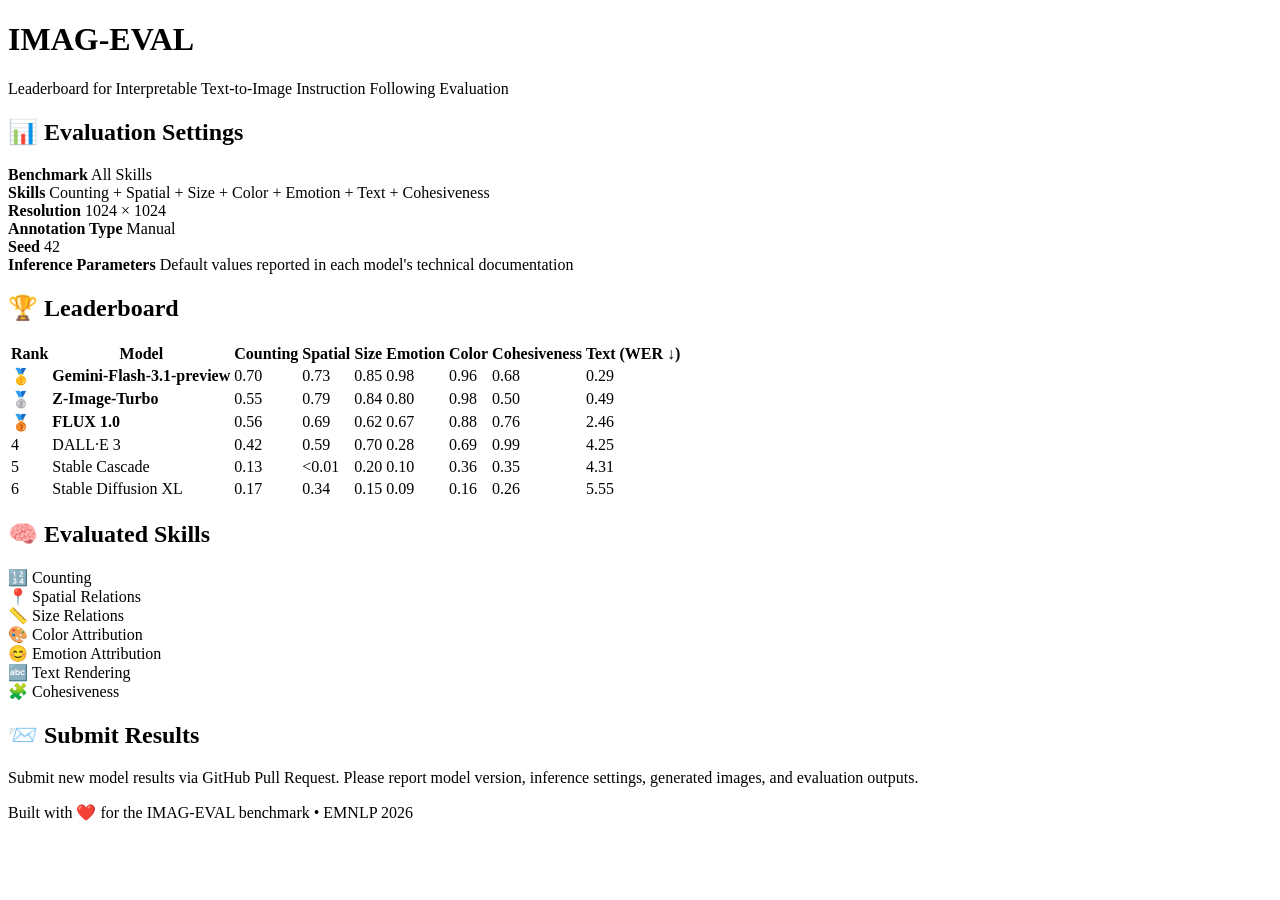
==== index.html @ 2f37903f "Initial leaderboard" ====
<!DOCTYPE html>
<html lang="en">
<head>
<meta charset="UTF-8">
<meta name="viewport" content="width=device-width, initial-scale=1.0">
<title>IMAG-EVAL Leaderboard</title>

<link href="https://fonts.googleapis.com/css2?family=Inter:wght@300;400;500;600;700&

<style>
:root{
    --primary:#4f46e5;
    --bg:#f8fafc;
    --card:#ffffff;
    --text:#111827;
    --muted:#6b7280;
    --border:#e5e7eb;
}

*{
    margin:0;
    padding:0;
    box-sizing:border-box;
}

body{
    font-family:Inter,sans-serif;
    background:var(--bg);
    color:var(--text);
    line-height:1.6;
}

.hero{
    background:linear-gradient(135deg,#4f46e5,#7c3aed);
    color:white;
    padding:80px 20px;
    text-align:center;
}

.hero h1{
    font-size:3rem;
    margin-bottom:10px;
}

.hero p{
    opacity:0.95;
    font-size:1.15rem;
}

.container{
    max-width:1300px;
    margin:auto;
    padding:40px 20px;
}

.card{
    background:var(--card);
    border-radius:16px;
    padding:24px;
    margin-bottom:24px;
    box-shadow:0 4px 20px rgba(0,0,0,.05);
}

h2{
    margin-bottom:15px;
}

.settings{
    display:grid;
    grid-template-columns:repeat(auto-fit,minmax(250px,1fr));
    gap:15px;
}

.setting{
    background:#f3f4f6;
    padding:15px;
    border-radius:10px;
}

.setting strong{
    display:block;
    margin-bottom:5px;
}

table{
    width:100%;
    border-collapse:collapse;
}

th{
    background:#eef2ff;
    padding:14px;
    text-align:center;
}

td{
    padding:14px;
    text-align:center;
    border-top:1px solid var(--border);
}

.gold{
    background:rgba(255,215,0,0.12);
}

.silver{
    background:rgba(192,192,192,0.12);
}

.bronze{
    background:rgba(205,127,50,0.12);
}

.best{
    font-weight:700;
    color:#4f46e5;
}

.metric{
    display:grid;
    grid-template-columns:repeat(auto-fit,minmax(220px,1fr));
    gap:15px;
}

.metric div{
    background:#f8fafc;
    padding:15px;
    border-radius:10px;
}

.footer{
    text-align:center;
    color:var(--muted);
    margin-top:30px;
    padding-bottom:40px;
}

a{
    color:#4f46e5;
    text-decoration:none;
}

a:hover{
    text-decoration:underline;
}

@media(max-width:900px){
    table{
        font-size:0.85rem;
    }
}
</style>

</head>
<body>

<section class="hero">
    <h1>IMAG-EVAL</h1>
    <p>Leaderboard for Interpretable Text-to-Image Instruction Following Evaluation</p>
</section>

<div class="container">

    <div class="card">
        <h2>📊 Evaluation Settings</h2>

        <div class="settings">

            <div class="setting">
                <strong>Benchmark</strong>
                All Skills
            </div>

            <div class="setting">
                <strong>Skills</strong>
                Counting + Spatial + Size + Color + Emotion + Text + Cohesiveness
            </div>

            <div class="setting">
                <strong>Resolution</strong>
                1024 × 1024
            </div>

            <div class="setting">
                <strong>Annotation Type</strong>
                Manual
            </div>

            <div class="setting">
                <strong>Seed</strong>
                42
            </div>

            <div class="setting">
                <strong>Inference Parameters</strong>
                Default values reported in each model's technical documentation
            </div>

        </div>
    </div>

    <div class="card">

        <h2>🏆 Leaderboard</h2>

        <table>

            <thead>
            <tr>
                <th>Rank</th>
                <th>Model</th>
                <th>Counting</th>
                <th>Spatial</th>
                <th>Size</th>
                <th>Emotion</th>
                <th>Color</th>
                <th>Cohesiveness</th>
                <th>Text (WER ↓)</th>
            </tr>
            </thead>

            <tbody>

            <tr class="gold">
                <td>🥇</td>
                <td><b>Gemini-Flash-3.1-preview</b></td>
                <td class="best">0.70</td>
                <td>0.73</td>
                <td class="best">0.85</td>
                <td class="best">0.98</td>
                <td>0.96</td>
                <td>0.68</td>
                <td class="best">0.29</td>
            </tr>

            <tr class="silver">
                <td>🥈</td>
                <td><b>Z-Image-Turbo</b></td>
                <td>0.55</td>
                <td class="best">0.79</td>
                <td>0.84</td>
                <td>0.80</td>
                <td class="best">0.98</td>
                <td>0.50</td>
                <td>0.49</td>
            </tr>

            <tr class="bronze">
                <td>🥉</td>
                <td><b>FLUX 1.0</b></td>
                <td>0.56</td>
                <td>0.69</td>
                <td>0.62</td>
                <td>0.67</td>
                <td>0.88</td>
                <td>0.76</td>
                <td>2.46</td>
            </tr>

            <tr>
                <td>4</td>
                <td>DALL·E 3</td>
                <td>0.42</td>
                <td>0.59</td>
                <td>0.70</td>
                <td>0.28</td>
                <td>0.69</td>
                <td class="best">0.99</td>
                <td>4.25</td>
            </tr>

            <tr>
                <td>5</td>
                <td>Stable Cascade</td>
                <td>0.13</td>
                <td>&lt;0.01</td>
                <td>0.20</td>
                <td>0.10</td>
                <td>0.36</td>
                <td>0.35</td>
                <td>4.31</td>
            </tr>

            <tr>
                <td>6</td>
                <td>Stable Diffusion XL</td>
                <td>0.17</td>
                <td>0.34</td>
                <td>0.15</td>
                <td>0.09</td>
                <td>0.16</td>
                <td>0.26</td>
                <td>5.55</td>
            </tr>

            </tbody>
        </table>

    </div>

    <div class="card">

        <h2>🧠 Evaluated Skills</h2>

        <div class="metric">
            <div>🔢 Counting</div>
            <div>📍 Spatial Relations</div>
            <div>📏 Size Relations</div>
            <div>🎨 Color Attribution</div>
            <div>😊 Emotion Attribution</div>
            <div>🔤 Text Rendering</div>
            <div>🧩 Cohesiveness</div>
        </div>

    </div>

    <div class="card">
        <h2>📨 Submit Results</h2>

        <p>
            Submit new model results via GitHub Pull Request.
            Please report model version, inference settings, generated images,
            and evaluation outputs.
        </p>
    </div>

    <div class="footer">
        Built with ❤️ for the IMAG-EVAL benchmark • EMNLP 2026
    </div>

</div>

</body>
</html>
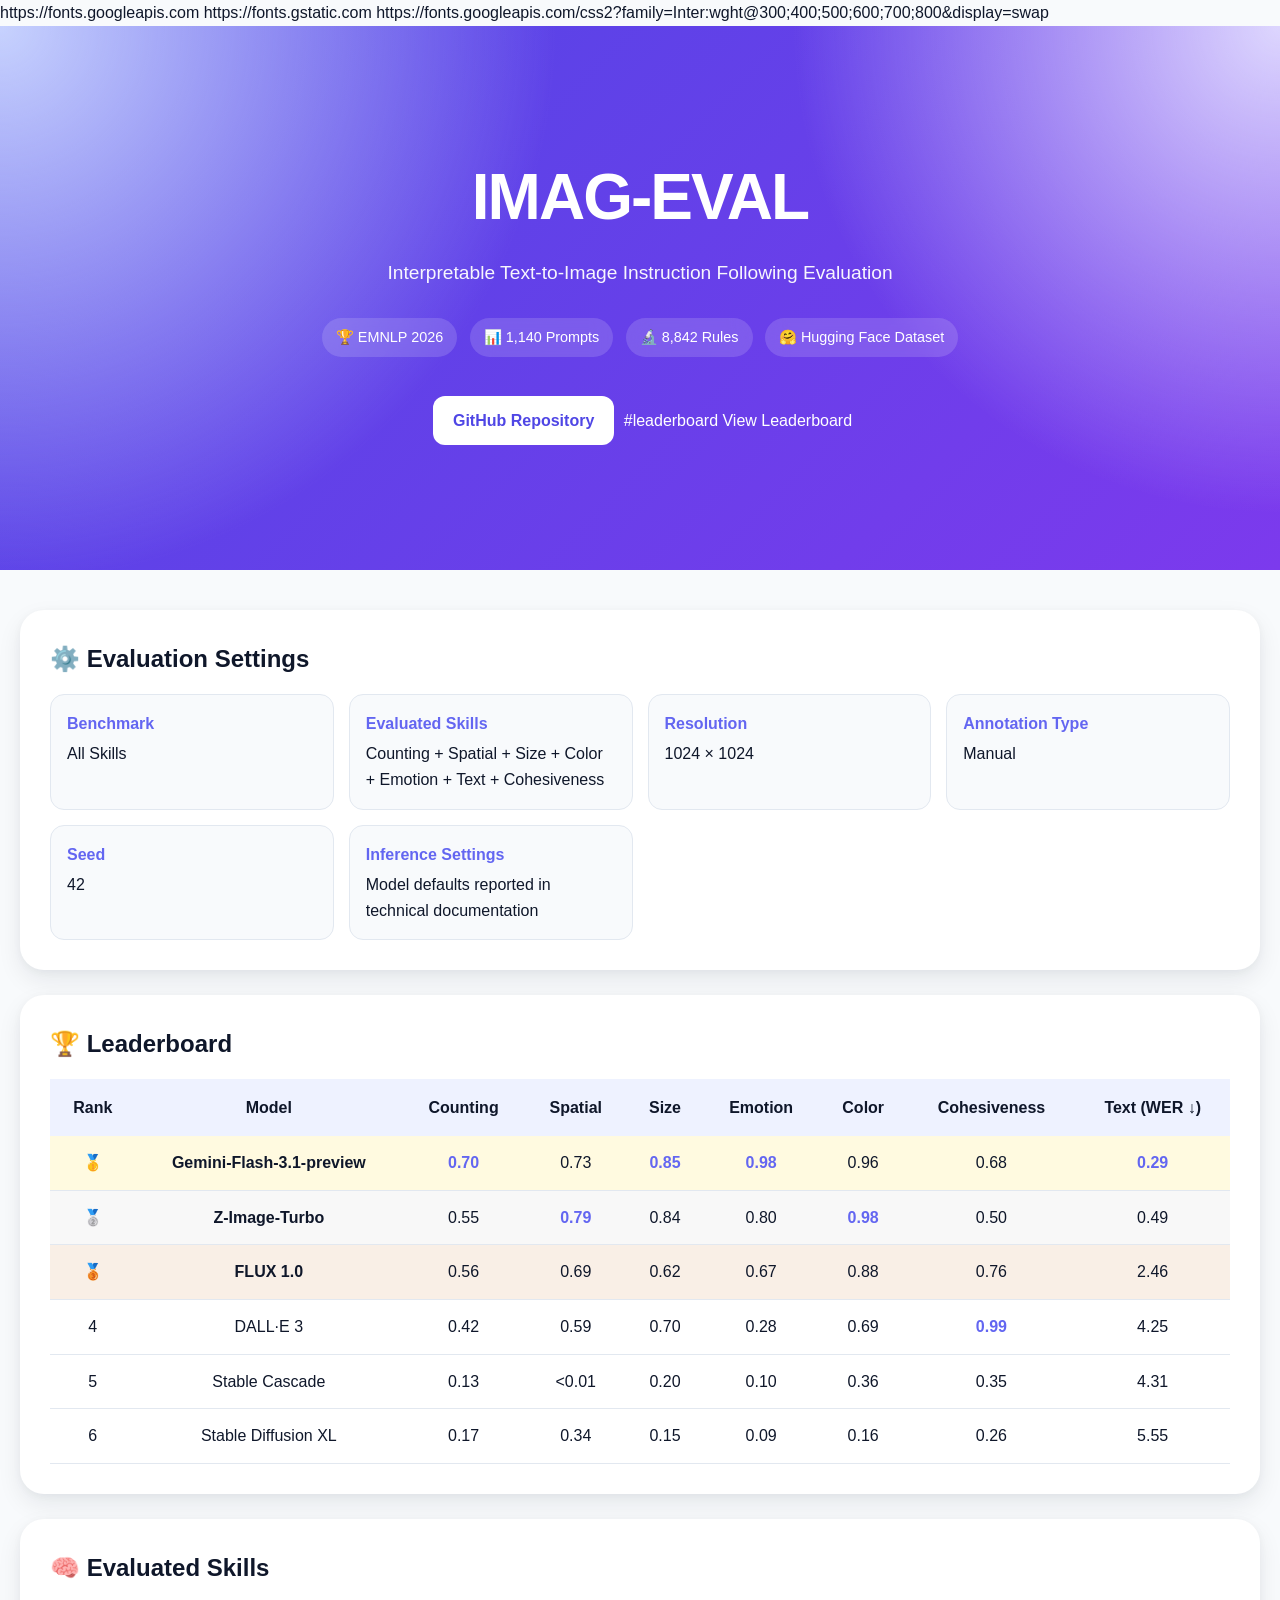
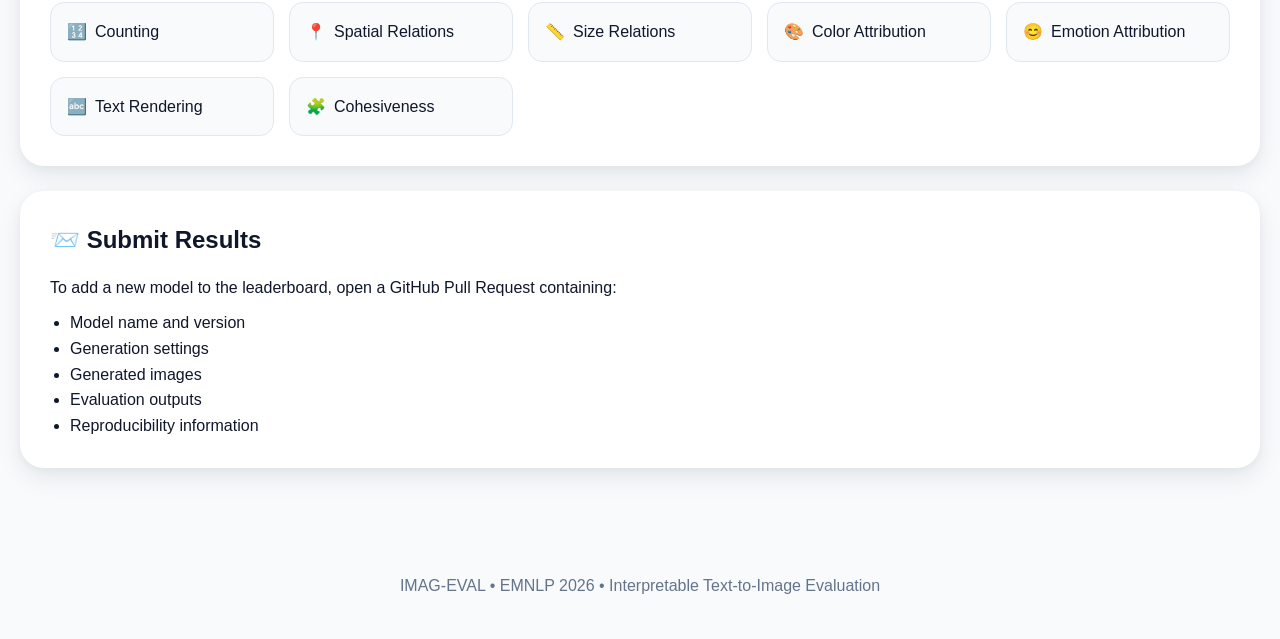
==== commit 46473921: "Adding style" ====
--- a/index.html
+++ b/index.html
@@ -3,18 +3,30 @@
 <head>
 <meta charset="UTF-8">
 <meta name="viewport" content="width=device-width, initial-scale=1.0">
+
 <title>IMAG-EVAL Leaderboard</title>
 
-<link href="https://fonts.googleapis.com/css2?family=Inter:wght@300;400;500;600;700&
+https://fonts.googleapis.com
+https://fonts.gstatic.com
+https://fonts.googleapis.com/css2?family=Inter:wght@300;400;500;600;700;800&display=swap
 
 <style>
+
 :root{
-    --primary:#4f46e5;
+    --primary:#6366f1;
+    --secondary:#8b5cf6;
+
     --bg:#f8fafc;
     --card:#ffffff;
-    --text:#111827;
-    --muted:#6b7280;
-    --border:#e5e7eb;
+
+    --text:#0f172a;
+    --muted:#64748b;
+
+    --border:#e2e8f0;
+
+    --shadow:
+        0 10px 25px rgba(15,23,42,.08),
+        0 2px 8px rgba(15,23,42,.04);
 }
 
 *{
@@ -23,63 +35,129 @@
     box-sizing:border-box;
 }
 
+html{
+    scroll-behavior:smooth;
+}
+
 body{
-    font-family:Inter,sans-serif;
     background:var(--bg);
     color:var(--text);
+    font-family:'Inter',sans-serif;
     line-height:1.6;
 }
 
+/* HERO */
+
 .hero{
-    background:linear-gradient(135deg,#4f46e5,#7c3aed);
+    text-align:center;
+    padding:120px 20px;
+
+    background:
+        radial-gradient(circle at top left,#c7d2fe 0%,transparent 40%),
+        radial-gradient(circle at top right,#ddd6fe 0%,transparent 35%),
+        linear-gradient(135deg,#4f46e5,#7c3aed);
+
     color:white;
-    padding:80px 20px;
-    text-align:center;
 }
 
 .hero h1{
-    font-size:3rem;
-    margin-bottom:10px;
+    font-size:4rem;
+    font-weight:800;
+    letter-spacing:-2px;
 }
 
 .hero p{
-    opacity:0.95;
-    font-size:1.15rem;
-}
+    margin-top:10px;
+    font-size:1.2rem;
+    opacity:.95;
+}
+
+.hero-badges{
+    margin-top:25px;
+}
+
+.badge{
+    display:inline-block;
+    padding:8px 14px;
+    border-radius:999px;
+    margin:4px;
+
+    background:rgba(255,255,255,.15);
+    backdrop-filter:blur(10px);
+
+    font-size:.9rem;
+}
+
+.hero-buttons{
+    margin-top:30px;
+}
+
+.btn{
+    display:inline-block;
+    text-decoration:none;
+    padding:12px 20px;
+    border-radius:12px;
+    font-weight:600;
+    margin:5px;
+}
+
+.btn-primary{
+    background:white;
+    color:#4f46e5;
+}
+
+.btn-secondary{
+    background:rgba(255,255,255,.15);
+    color:white;
+}
+
+/* CONTAINER */
 
 .container{
-    max-width:1300px;
+    max-width:1400px;
     margin:auto;
     padding:40px 20px;
 }
 
+/* CARDS */
+
 .card{
-    background:var(--card);
-    border-radius:16px;
-    padding:24px;
-    margin-bottom:24px;
-    box-shadow:0 4px 20px rgba(0,0,0,.05);
-}
-
-h2{
+    background:white;
+    border-radius:24px;
+    padding:30px;
+    margin-bottom:25px;
+    box-shadow:var(--shadow);
+}
+
+.card h2{
     margin-bottom:15px;
 }
+
+/* SETTINGS */
 
 .settings{
     display:grid;
-    grid-template-columns:repeat(auto-fit,minmax(250px,1fr));
+    grid-template-columns:repeat(auto-fit,minmax(260px,1fr));
     gap:15px;
 }
 
 .setting{
-    background:#f3f4f6;
-    padding:15px;
-    border-radius:10px;
+    border:1px solid var(--border);
+    background:#f8fafc;
+    border-radius:14px;
+    padding:16px;
 }
 
 .setting strong{
+    color:var(--primary);
     display:block;
     margin-bottom:5px;
+}
+
+/* TABLE */
+
+.table-wrapper{
+    overflow:auto;
 }
 
 table{
@@ -87,82 +165,144 @@
     border-collapse:collapse;
 }
 
+thead th{
+
+    background:#eef2ff;
+    position:sticky;
+    top:0;
+
+    z-index:10;
+}
+
 th{
-    background:#eef2ff;
-    padding:14px;
+    padding:16px;
     text-align:center;
+    font-weight:700;
 }
 
 td{
     padding:14px;
     text-align:center;
-    border-top:1px solid var(--border);
+    border-bottom:1px solid var(--border);
+}
+
+tbody tr{
+    transition:.25s;
+}
+
+tbody tr:hover{
+    background:#f8fafc;
 }
 
 .gold{
-    background:rgba(255,215,0,0.12);
+    background:rgba(255,215,0,.12);
 }
 
 .silver{
-    background:rgba(192,192,192,0.12);
+    background:rgba(192,192,192,.12);
 }
 
 .bronze{
-    background:rgba(205,127,50,0.12);
+    background:rgba(205,127,50,.12);
 }
 
 .best{
+    color:var(--primary);
     font-weight:700;
-    color:#4f46e5;
-}
-
-.metric{
+}
+
+/* SKILLS */
+
+.skills-grid{
     display:grid;
     grid-template-columns:repeat(auto-fit,minmax(220px,1fr));
     gap:15px;
 }
 
-.metric div{
+.skill{
+    border:1px solid var(--border);
+    border-radius:14px;
+    padding:16px;
     background:#f8fafc;
-    padding:15px;
-    border-radius:10px;
-}
+    transition:.2s;
+}
+
+.skill:hover{
+    transform:translateY(-3px);
+}
+
+.skill span{
+    margin-right:8px;
+}
+
+/* FOOTER */
 
 .footer{
     text-align:center;
     color:var(--muted);
-    margin-top:30px;
-    padding-bottom:40px;
-}
-
-a{
-    color:#4f46e5;
-    text-decoration:none;
-}
-
-a:hover{
-    text-decoration:underline;
-}
+    padding:40px;
+}
+
+/* MOBILE */
 
 @media(max-width:900px){
+
+    .hero h1{
+        font-size:2.8rem;
+    }
+
+    .hero p{
+        font-size:1rem;
+    }
+
     table{
-        font-size:0.85rem;
+        font-size:.85rem;
     }
-}
+
+}
+
 </style>
-
 </head>
+
 <body>
 
 <section class="hero">
+
     <h1>IMAG-EVAL</h1>
-    <p>Leaderboard for Interpretable Text-to-Image Instruction Following Evaluation</p>
+
+    <p>
+        Interpretable Text-to-Image Instruction Following Evaluation
+    </p>
+
+    <div class="hero-badges">
+        <span class="badge">🏆 EMNLP 2026</span>
+        <span class="badge">📊 1,140 Prompts</span>
+        <span class="badge">🔬 8,842 Rules</span>
+        <span class="badge">🤗 Hugging Face Dataset</span>
+    </div>
+
+    <div class="hero-buttons">
+
+        <a class="btn btn-primary"
+           href="https://github.com/Justsecret123/Imag-Eval">
+            GitHub Repository
+        </a>
+
+        #leaderboard
+            View Leaderboard
+        </a>
+
+    </div>
+
 </section>
 
 <div class="container">
 
+    <!-- SETTINGS -->
+
     <div class="card">
-        <h2>📊 Evaluation Settings</h2>
+
+        <h2>⚙️ Evaluation Settings</h2>
 
         <div class="settings">
 
@@ -172,7 +312,7 @@
             </div>
 
             <div class="setting">
-                <strong>Skills</strong>
+                <strong>Evaluated Skills</strong>
                 Counting + Spatial + Size + Color + Emotion + Text + Cohesiveness
             </div>
 
@@ -192,16 +332,21 @@
             </div>
 
             <div class="setting">
-                <strong>Inference Parameters</strong>
-                Default values reported in each model's technical documentation
+                <strong>Inference Settings</strong>
+                Model defaults reported in technical documentation
             </div>
 
         </div>
-    </div>
-
-    <div class="card">
+
+    </div>
+
+    <!-- LEADERBOARD -->
+
+    <div class="card" id="leaderboard">
 
         <h2>🏆 Leaderboard</h2>
+
+        <div class="table-wrapper">
 
         <table>
 
@@ -223,7 +368,7 @@
 
             <tr class="gold">
                 <td>🥇</td>
-                <td><b>Gemini-Flash-3.1-preview</b></td>
+                <td><strong>Gemini-Flash-3.1-preview</strong></td>
                 <td class="best">0.70</td>
                 <td>0.73</td>
                 <td class="best">0.85</td>
@@ -235,7 +380,7 @@
 
             <tr class="silver">
                 <td>🥈</td>
-                <td><b>Z-Image-Turbo</b></td>
+                <td><strong>Z-Image-Turbo</strong></td>
                 <td>0.55</td>
                 <td class="best">0.79</td>
                 <td>0.84</td>
@@ -247,7 +392,7 @@
 
             <tr class="bronze">
                 <td>🥉</td>
-                <td><b>FLUX 1.0</b></td>
+                <td><strong>FLUX 1.0</strong></td>
                 <td>0.56</td>
                 <td>0.69</td>
                 <td>0.62</td>
@@ -294,40 +439,58 @@
             </tr>
 
             </tbody>
+
         </table>
 
-    </div>
+        </div>
+
+    </div>
+
+    <!-- SKILLS -->
 
     <div class="card">
 
         <h2>🧠 Evaluated Skills</h2>
 
-        <div class="metric">
-            <div>🔢 Counting</div>
-            <div>📍 Spatial Relations</div>
-            <div>📏 Size Relations</div>
-            <div>🎨 Color Attribution</div>
-            <div>😊 Emotion Attribution</div>
-            <div>🔤 Text Rendering</div>
-            <div>🧩 Cohesiveness</div>
+        <div class="skills-grid">
+
+            <div class="skill"><span>🔢</span>Counting</div>
+            <div class="skill"><span>📍</span>Spatial Relations</div>
+            <div class="skill"><span>📏</span>Size Relations</div>
+            <div class="skill"><span>🎨</span>Color Attribution</div>
+            <div class="skill"><span>😊</span>Emotion Attribution</div>
+            <div class="skill"><span>🔤</span>Text Rendering</div>
+            <div class="skill"><span>🧩</span>Cohesiveness</div>
+
         </div>
 
     </div>
 
+    <!-- SUBMISSIONS -->
+
     <div class="card">
+
         <h2>📨 Submit Results</h2>
 
         <p>
-            Submit new model results via GitHub Pull Request.
-            Please report model version, inference settings, generated images,
-            and evaluation outputs.
+            To add a new model to the leaderboard, open a GitHub Pull Request
+            containing:
         </p>
-    </div>
-
-    <div class="footer">
-        Built with ❤️ for the IMAG-EVAL benchmark • EMNLP 2026
-    </div>
-
+
+        <ul style="margin-left:20px;margin-top:10px;">
+            <li>Model name and version</li>
+            <li>Generation settings</li>
+            <li>Generated images</li>
+            <li>Evaluation outputs</li>
+            <li>Reproducibility information</li>
+        </ul>
+
+    </div>
+
+</div>
+
+<div class="footer">
+    IMAG-EVAL • EMNLP 2026 • Interpretable Text-to-Image Evaluation
 </div>
 
 </body>
